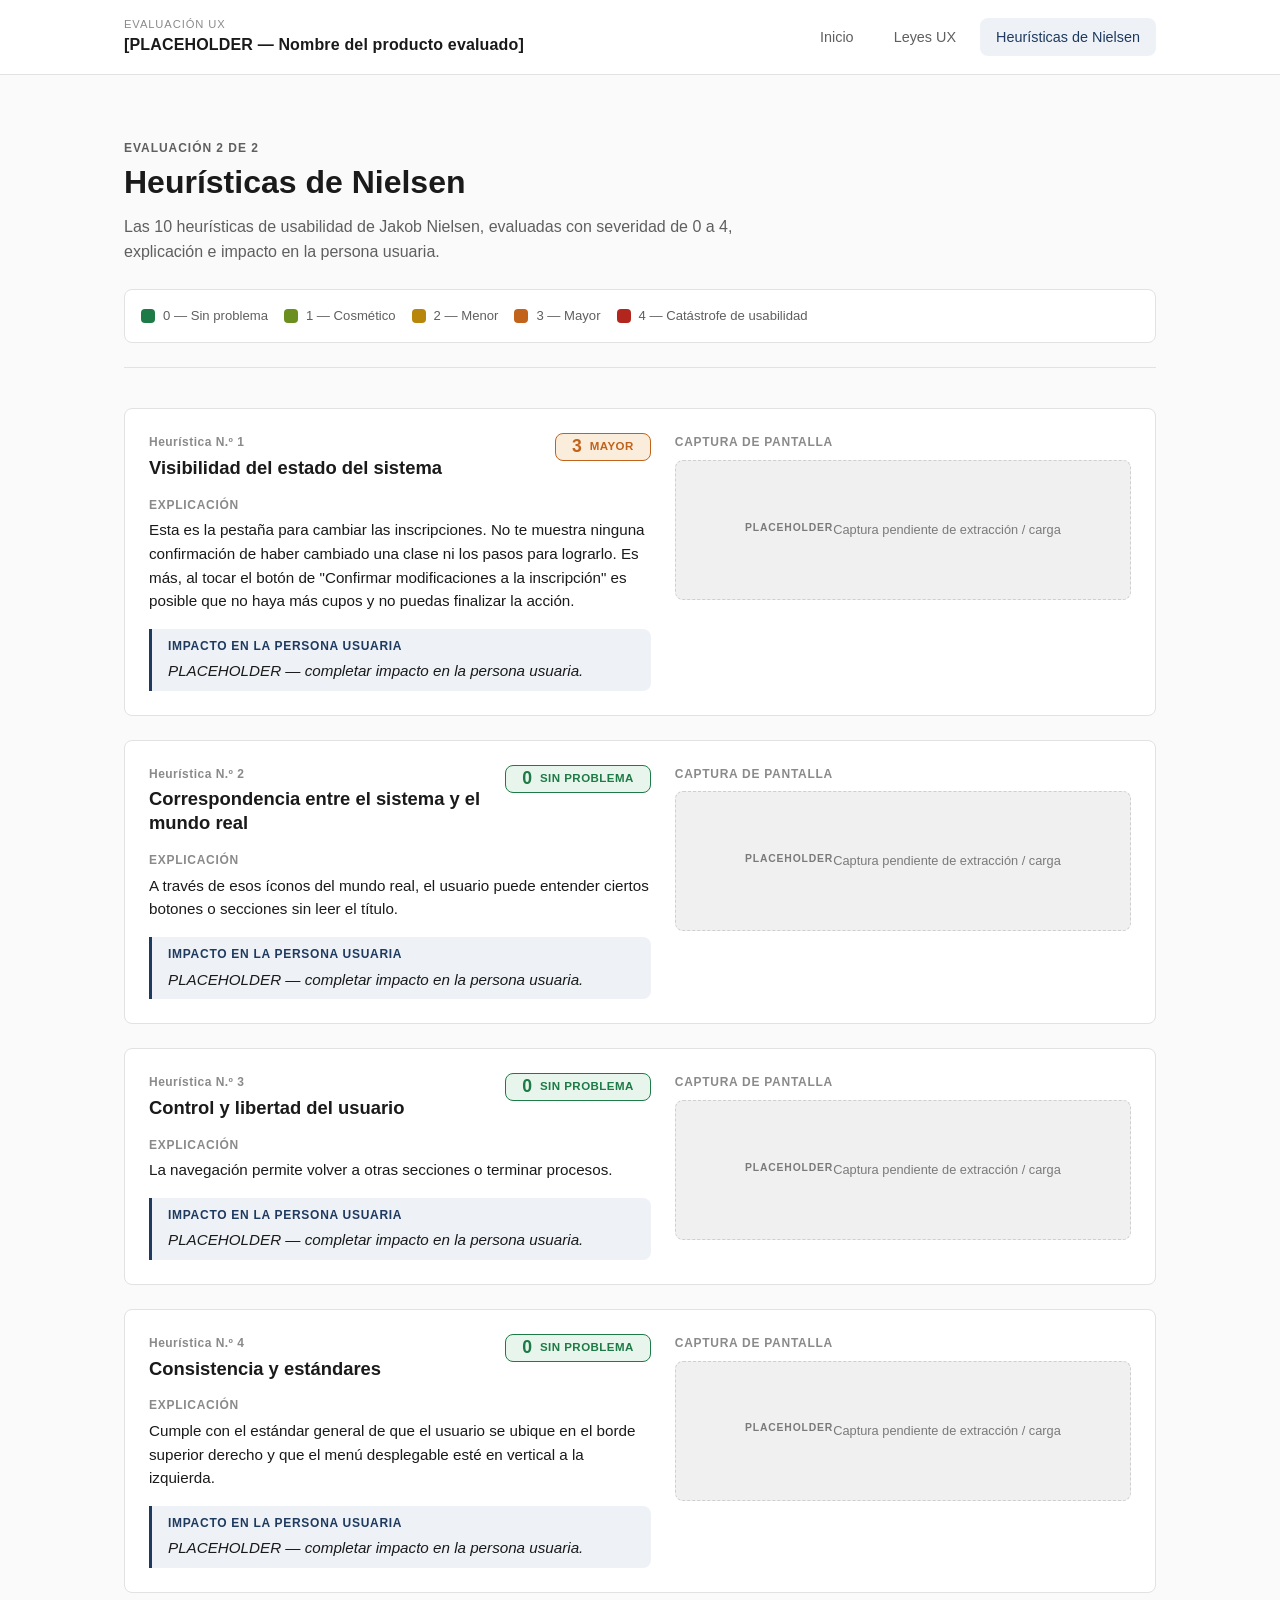
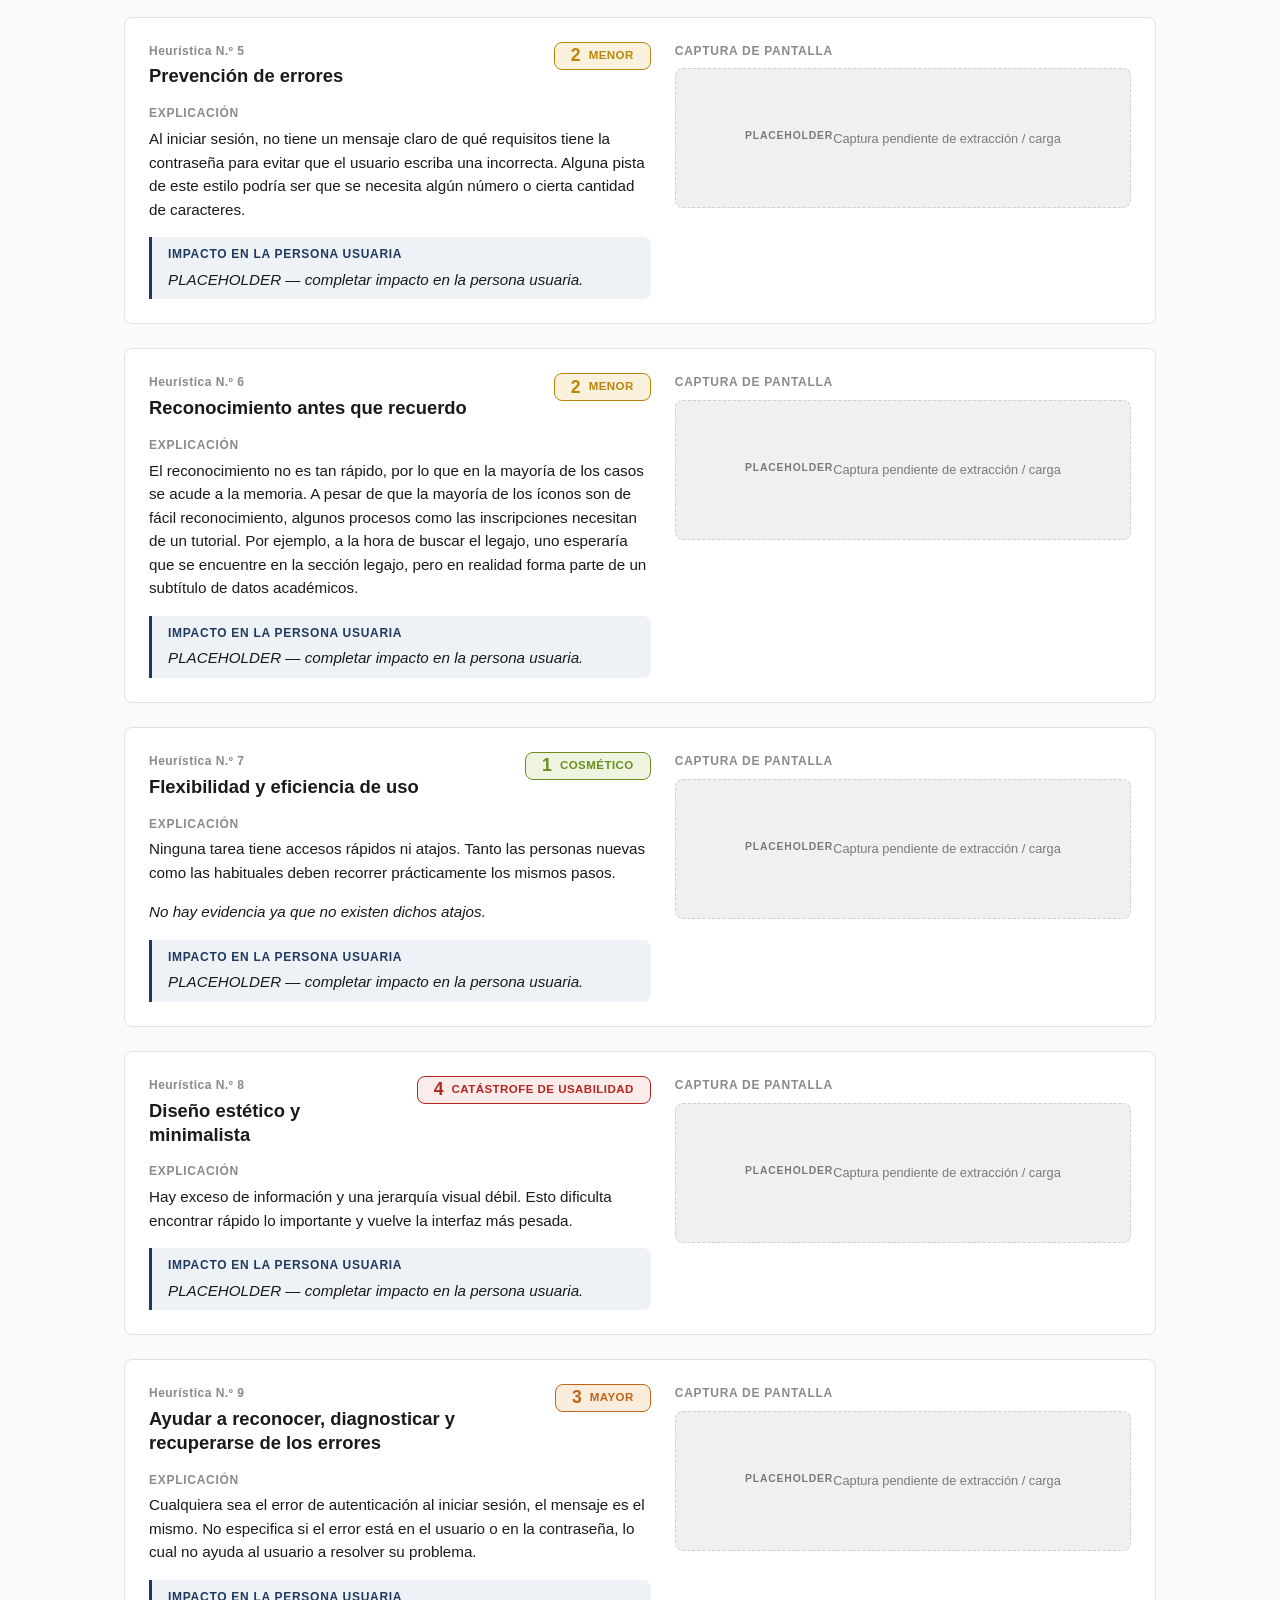
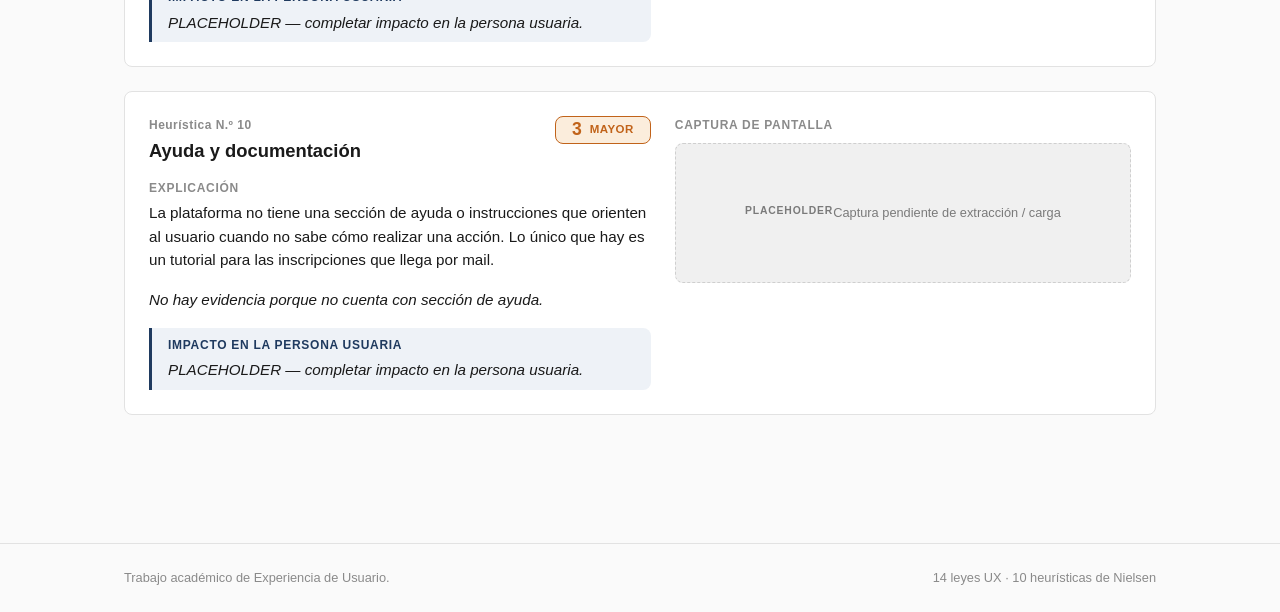
==== heuristicas-nielsen.html @ 95d74ec7 "Estructura inicial de la mini-web de evaluación UX Sitio estático (sin backend) con dos tableros nav" ====
<!doctype html>
<html lang="es">
<head>
  <meta charset="utf-8" />
  <meta name="viewport" content="width=device-width, initial-scale=1" />
  <title>Heurísticas de Nielsen — Evaluación UX</title>
  <link rel="stylesheet" href="assets/css/styles.css" />
</head>
<body>
  <header class="site-header" data-component="site-header"></header>

  <main>
    <div class="page-shell">
      <section class="section-header">
        <p class="section-header__eyebrow">Evaluación 2 de 2</p>
        <h1>Heurísticas de Nielsen</h1>
        <p>
          Las <span data-component="heuristicas-count">—</span> heurísticas
          de usabilidad de Jakob Nielsen, evaluadas con severidad de 0 a 4,
          explicación e impacto en la persona usuaria.
        </p>
        <div class="legend" data-component="severidad-legend"></div>
      </section>

      <section aria-label="Listado de heurísticas de Nielsen">
        <div class="card-grid" data-component="heuristicas-grid"></div>
      </section>
    </div>
  </main>

  <footer class="site-footer" data-component="site-footer"></footer>

  <script src="assets/js/data.js"></script>
  <script src="assets/js/render.js"></script>
  <script>
    renderHeader("heuristicas");
    renderFooter();
    renderHeuristicasPage();
  </script>
</body>
</html>
---- assets/css/styles.css ----
/* ============================================================
   Evaluación UX — Sistema de diseño
   Minimalista, académico-moderno, alto contraste de estado.
   ============================================================ */

:root {
  /* Paleta neutra */
  --color-bg: #fafafa;
  --color-surface: #ffffff;
  --color-border: #e2e2e2;
  --color-text: #1a1a1a;
  --color-text-muted: #5f5f5f;
  --color-text-faint: #8a8a8a;

  /* Acento */
  --color-accent: #1f3a5f;
  --color-accent-soft: #eef2f7;

  /* Estados: Leyes UX */
  --color-cumple: #1e7a46;
  --color-cumple-bg: #e7f5ec;
  --color-cumple-border: #a9d9bc;

  --color-rompe: #b3261e;
  --color-rompe-bg: #fbeceb;
  --color-rompe-border: #eab6b1;

  --color-parcial: #9a6b12;
  --color-parcial-bg: #fbf1de;
  --color-parcial-border: #e9cf9a;

  /* Severidad Nielsen 0–4 */
  --sev-0: #1e7a46;
  --sev-0-bg: #e7f5ec;
  --sev-1: #6a8f1f;
  --sev-1-bg: #eef4df;
  --sev-2: #b8860b;
  --sev-2-bg: #faf1dc;
  --sev-3: #c1631a;
  --sev-3-bg: #fbeddc;
  --sev-4: #b3261e;
  --sev-4-bg: #fbeceb;

  /* Placeholder */
  --color-placeholder-bg: #f0f0f0;
  --color-placeholder-border: #cfcfcf;
  --color-placeholder-text: #7a7a7a;

  --radius: 8px;
  --max-width: 1080px;
  --space-1: 4px;
  --space-2: 8px;
  --space-3: 16px;
  --space-4: 24px;
  --space-5: 40px;
  --space-6: 64px;
}

* {
  box-sizing: border-box;
}

html {
  -webkit-text-size-adjust: 100%;
}

body {
  margin: 0;
  font-family: -apple-system, BlinkMacSystemFont, "Segoe UI", Roboto, Helvetica, Arial, sans-serif;
  color: var(--color-text);
  background: var(--color-bg);
  line-height: 1.55;
  -webkit-font-smoothing: antialiased;
}

img {
  max-width: 100%;
  display: block;
}

a {
  color: var(--color-accent);
}

/* ---------- Layout ---------- */

.page-shell {
  max-width: var(--max-width);
  margin: 0 auto;
  padding: 0 var(--space-4);
}

.site-header {
  border-bottom: 1px solid var(--color-border);
  background: var(--color-surface);
}

.site-header__inner {
  max-width: var(--max-width);
  margin: 0 auto;
  padding: var(--space-3) var(--space-4);
  display: flex;
  align-items: center;
  justify-content: space-between;
  gap: var(--space-3);
  flex-wrap: wrap;
}

.brand {
  font-weight: 600;
  font-size: 1rem;
  letter-spacing: 0.01em;
  color: var(--color-text);
  text-decoration: none;
}

.brand__eyebrow {
  display: block;
  font-size: 0.7rem;
  font-weight: 500;
  text-transform: uppercase;
  letter-spacing: 0.08em;
  color: var(--color-text-faint);
}

.main-nav {
  display: flex;
  gap: var(--space-2);
}

.main-nav a {
  text-decoration: none;
  color: var(--color-text-muted);
  font-size: 0.9rem;
  font-weight: 500;
  padding: var(--space-2) var(--space-3);
  border-radius: var(--radius);
}

.main-nav a:hover {
  background: var(--color-accent-soft);
  color: var(--color-accent);
}

.main-nav a[aria-current="page"] {
  background: var(--color-accent-soft);
  color: var(--color-accent);
}

main {
  padding: var(--space-6) 0 var(--space-6);
}

.site-footer {
  border-top: 1px solid var(--color-border);
  padding: var(--space-4) 0;
  margin-top: var(--space-6);
}

.site-footer .page-shell {
  font-size: 0.8rem;
  color: var(--color-text-faint);
  display: flex;
  justify-content: space-between;
  flex-wrap: wrap;
  gap: var(--space-2);
}

/* ---------- Home / Hero ---------- */

.hero {
  padding-bottom: var(--space-5);
  border-bottom: 1px solid var(--color-border);
  margin-bottom: var(--space-6);
}

.hero__eyebrow {
  text-transform: uppercase;
  letter-spacing: 0.08em;
  font-size: 0.75rem;
  font-weight: 600;
  color: var(--color-accent);
  margin: 0 0 var(--space-2);
}

.hero h1 {
  font-size: clamp(1.75rem, 3vw, 2.5rem);
  margin: 0 0 var(--space-3);
  letter-spacing: -0.01em;
}

.hero__lede {
  max-width: 640px;
  color: var(--color-text-muted);
  font-size: 1.05rem;
  margin: 0 0 var(--space-5);
}

.entry-grid {
  display: grid;
  grid-template-columns: repeat(2, 1fr);
  gap: var(--space-4);
}

@media (max-width: 720px) {
  .entry-grid {
    grid-template-columns: 1fr;
  }
}

.entry-card {
  display: block;
  text-decoration: none;
  color: inherit;
  background: var(--color-surface);
  border: 1px solid var(--color-border);
  border-radius: var(--radius);
  padding: var(--space-5);
  transition: border-color 0.15s ease;
}

.entry-card:hover {
  border-color: var(--color-accent);
}

.entry-card__count {
  font-size: 0.75rem;
  font-weight: 600;
  text-transform: uppercase;
  letter-spacing: 0.06em;
  color: var(--color-text-faint);
  margin: 0 0 var(--space-2);
}

.entry-card h2 {
  margin: 0 0 var(--space-2);
  font-size: 1.35rem;
}

.entry-card p {
  margin: 0;
  color: var(--color-text-muted);
  font-size: 0.95rem;
}

.entry-card__arrow {
  display: inline-block;
  margin-top: var(--space-3);
  font-size: 0.85rem;
  font-weight: 600;
  color: var(--color-accent);
}

/* ---------- Section header (list pages) ---------- */

.section-header {
  margin-bottom: var(--space-5);
  padding-bottom: var(--space-4);
  border-bottom: 1px solid var(--color-border);
}

.section-header__eyebrow {
  text-transform: uppercase;
  letter-spacing: 0.08em;
  font-size: 0.75rem;
  font-weight: 600;
  color: var(--color-accent);
  margin: 0 0 var(--space-2);
}

.section-header h1 {
  margin: 0 0 var(--space-2);
  font-size: clamp(1.5rem, 2.5vw, 2rem);
}

.section-header p {
  color: var(--color-text-muted);
  max-width: 640px;
  margin: 0;
}

/* ---------- Legend ---------- */

.legend {
  display: flex;
  flex-wrap: wrap;
  gap: var(--space-3);
  margin-top: var(--space-4);
  padding: var(--space-3);
  background: var(--color-surface);
  border: 1px solid var(--color-border);
  border-radius: var(--radius);
}

.legend__item {
  display: flex;
  align-items: center;
  gap: var(--space-2);
  font-size: 0.82rem;
  color: var(--color-text-muted);
}

.legend__swatch {
  width: 14px;
  height: 14px;
  border-radius: 4px;
  flex-shrink: 0;
}

/* ---------- Cards grid ---------- */

.card-grid {
  display: grid;
  grid-template-columns: 1fr;
  gap: var(--space-4);
}

.eval-card {
  background: var(--color-surface);
  border: 1px solid var(--color-border);
  border-radius: var(--radius);
  padding: var(--space-4);
  display: grid;
  grid-template-columns: minmax(0, 1.1fr) minmax(0, 1fr);
  gap: var(--space-4);
}

@media (max-width: 780px) {
  .eval-card {
    grid-template-columns: 1fr;
  }
}

.eval-card__main {
  display: flex;
  flex-direction: column;
  gap: var(--space-3);
  min-width: 0;
}

.eval-card__header {
  display: flex;
  align-items: flex-start;
  justify-content: space-between;
  gap: var(--space-3);
}

.eval-card__title-group {
  min-width: 0;
}

.eval-card__number {
  font-size: 0.75rem;
  font-weight: 600;
  color: var(--color-text-faint);
  letter-spacing: 0.04em;
  margin: 0 0 var(--space-1);
}

.eval-card__title {
  margin: 0;
  font-size: 1.15rem;
  line-height: 1.3;
}

.eval-card__body h3 {
  font-size: 0.75rem;
  text-transform: uppercase;
  letter-spacing: 0.06em;
  color: var(--color-text-faint);
  margin: 0 0 var(--space-1);
}

.eval-card__body p {
  margin: 0 0 var(--space-3);
  color: var(--color-text);
  font-size: 0.95rem;
}

.eval-card__body p:last-child {
  margin-bottom: 0;
}

.eval-card__media {
  min-width: 0;
}

.eval-card__media h3 {
  font-size: 0.75rem;
  text-transform: uppercase;
  letter-spacing: 0.06em;
  color: var(--color-text-faint);
  margin: 0 0 var(--space-2);
}

/* ---------- Estado badge (Cumple / Rompe / Parcial) ---------- */

.badge {
  display: inline-flex;
  align-items: center;
  gap: var(--space-1);
  padding: var(--space-1) var(--space-2);
  border-radius: 999px;
  font-size: 0.75rem;
  font-weight: 700;
  text-transform: uppercase;
  letter-spacing: 0.04em;
  border: 1px solid transparent;
  white-space: nowrap;
}

.badge--cumple {
  color: var(--color-cumple);
  background: var(--color-cumple-bg);
  border-color: var(--color-cumple-border);
}

.badge--rompe {
  color: var(--color-rompe);
  background: var(--color-rompe-bg);
  border-color: var(--color-rompe-border);
}

.badge--parcial {
  color: var(--color-parcial);
  background: var(--color-parcial-bg);
  border-color: var(--color-parcial-border);
}

.badge__icon {
  font-size: 0.85em;
  line-height: 1;
}

/* ---------- Severidad badge (Nielsen 0–4) ---------- */

.severity {
  display: inline-flex;
  align-items: center;
  gap: var(--space-2);
  padding: var(--space-1) var(--space-3);
  border-radius: var(--radius);
  font-weight: 700;
  border: 1px solid transparent;
  white-space: nowrap;
}

.severity__value {
  font-size: 1.1rem;
  line-height: 1;
}

.severity__label {
  font-size: 0.72rem;
  text-transform: uppercase;
  letter-spacing: 0.04em;
  font-weight: 700;
}

.severity--0 { color: var(--sev-0); background: var(--sev-0-bg); border-color: var(--sev-0); }
.severity--1 { color: var(--sev-1); background: var(--sev-1-bg); border-color: var(--sev-1); }
.severity--2 { color: var(--sev-2); background: var(--sev-2-bg); border-color: var(--sev-2); }
.severity--3 { color: var(--sev-3); background: var(--sev-3-bg); border-color: var(--sev-3); }
.severity--4 { color: var(--sev-4); background: var(--sev-4-bg); border-color: var(--sev-4); }

/* ---------- Impacto ---------- */

.impact {
  border-left: 3px solid var(--color-accent);
  padding: var(--space-2) var(--space-3);
  background: var(--color-accent-soft);
  border-radius: 0 var(--radius) var(--radius) 0;
}

.impact h3 {
  color: var(--color-accent);
}

/* ---------- Placeholder (captura / contenido pendiente) ---------- */

.placeholder-box {
  border: 1px dashed var(--color-placeholder-border);
  background: var(--color-placeholder-bg);
  color: var(--color-placeholder-text);
  border-radius: var(--radius);
  padding: var(--space-4);
  font-size: 0.8rem;
  text-align: center;
  min-height: 140px;
  display: flex;
  align-items: center;
  justify-content: center;
}

.placeholder-box--tag::before {
  content: "PLACEHOLDER";
  display: block;
  font-size: 0.65rem;
  font-weight: 700;
  letter-spacing: 0.08em;
  color: var(--color-placeholder-text);
  margin-bottom: var(--space-1);
}

.placeholder-text {
  color: var(--color-placeholder-text);
  font-style: italic;
}

.screenshot-frame {
  border: 1px solid var(--color-border);
  border-radius: var(--radius);
  overflow: hidden;
  background: var(--color-surface);
}

.screenshot-frame img {
  width: 100%;
  height: auto;
}

/* ---------- Utility ---------- */

.visually-hidden {
  position: absolute;
  width: 1px;
  height: 1px;
  overflow: hidden;
  clip: rect(0 0 0 0);
  white-space: nowrap;
}

.notice {
  background: var(--color-accent-soft);
  border: 1px solid var(--color-border);
  border-radius: var(--radius);
  padding: var(--space-3) var(--space-4);
  font-size: 0.85rem;
  color: var(--color-text-muted);
  margin-bottom: var(--space-5);
}
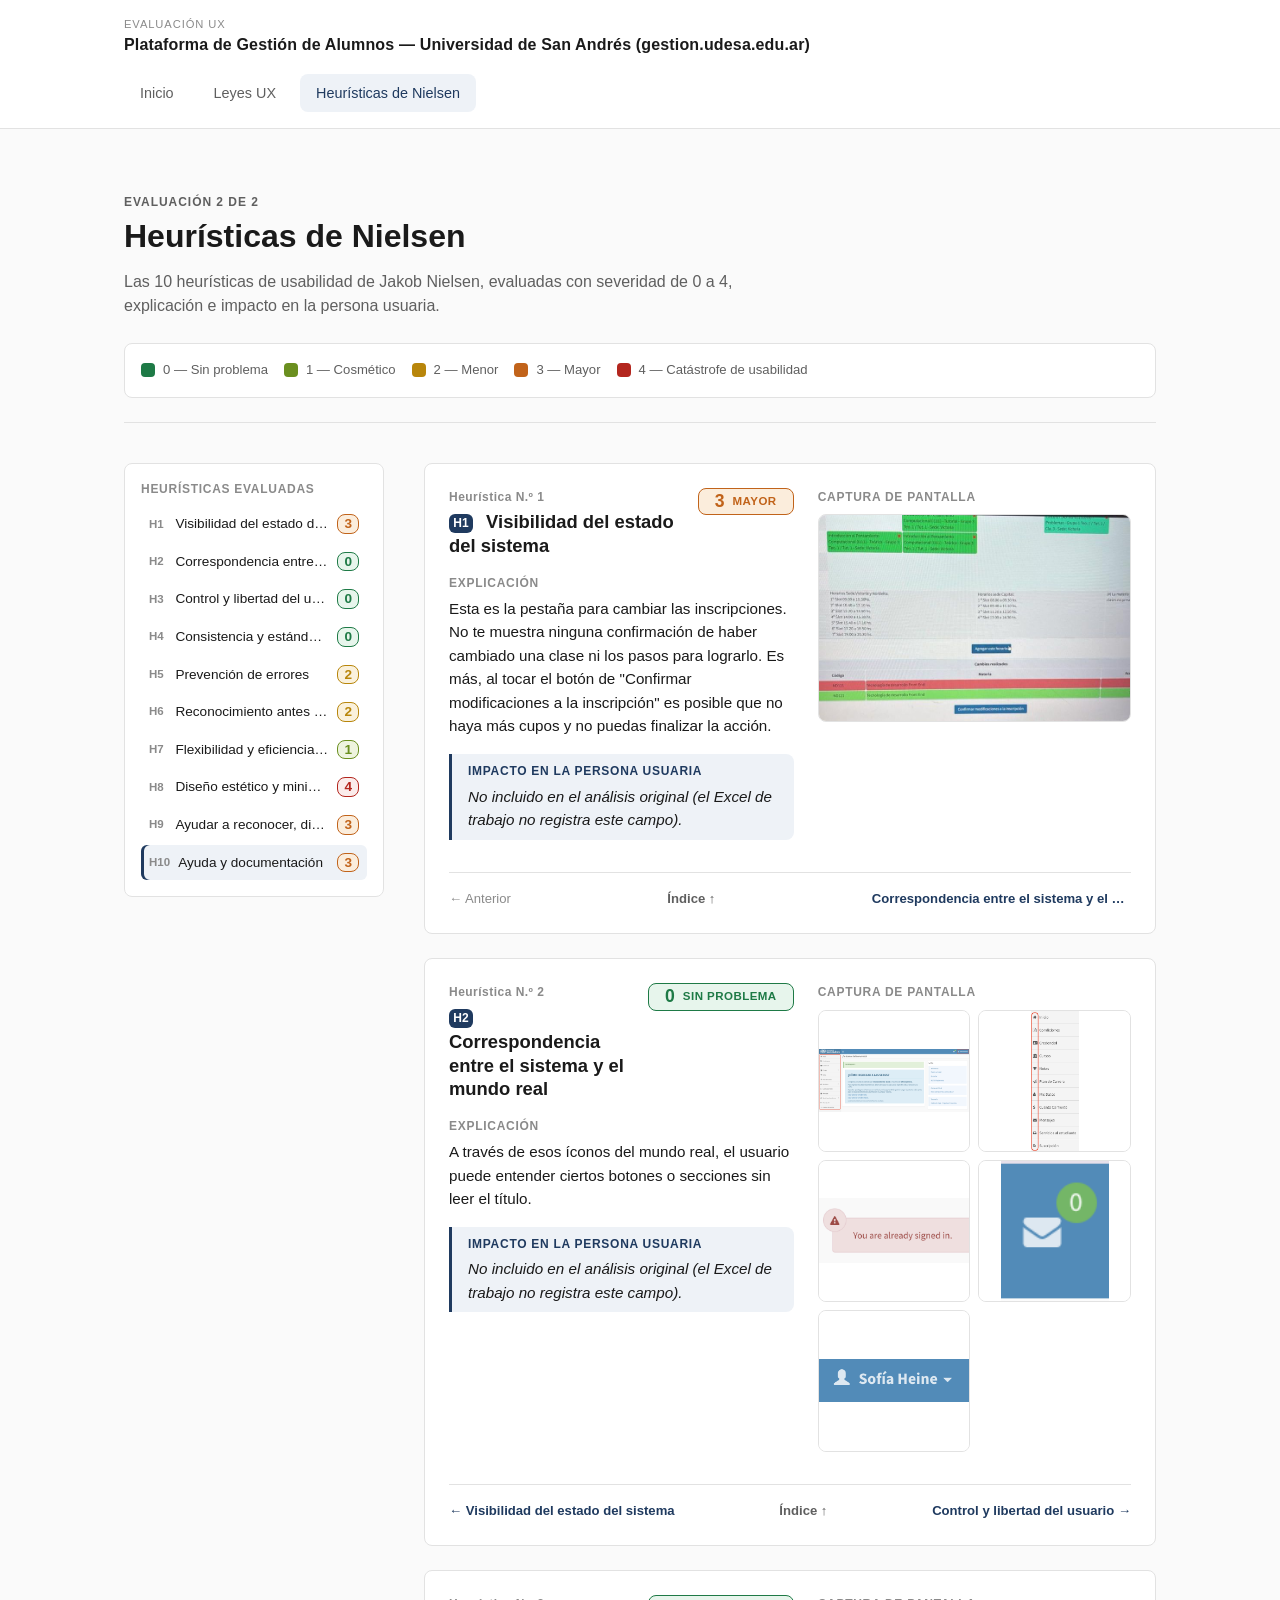
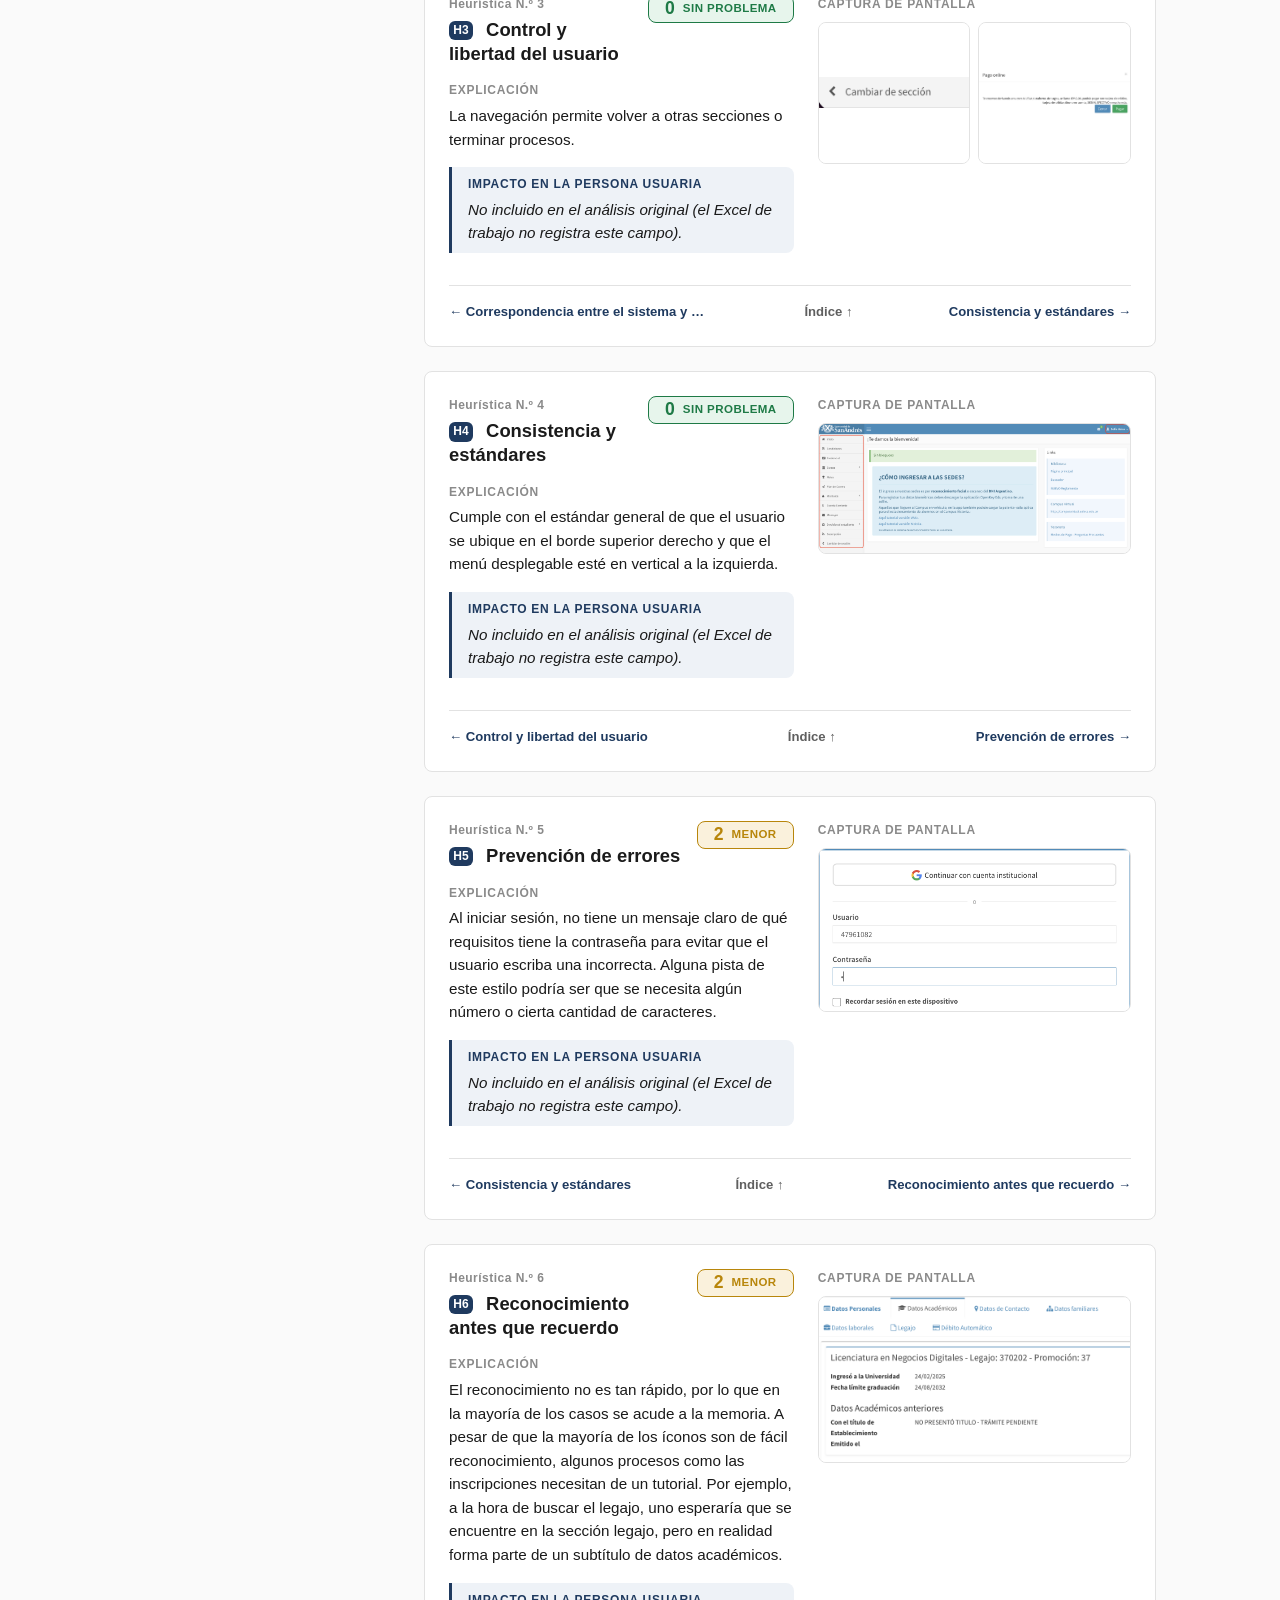
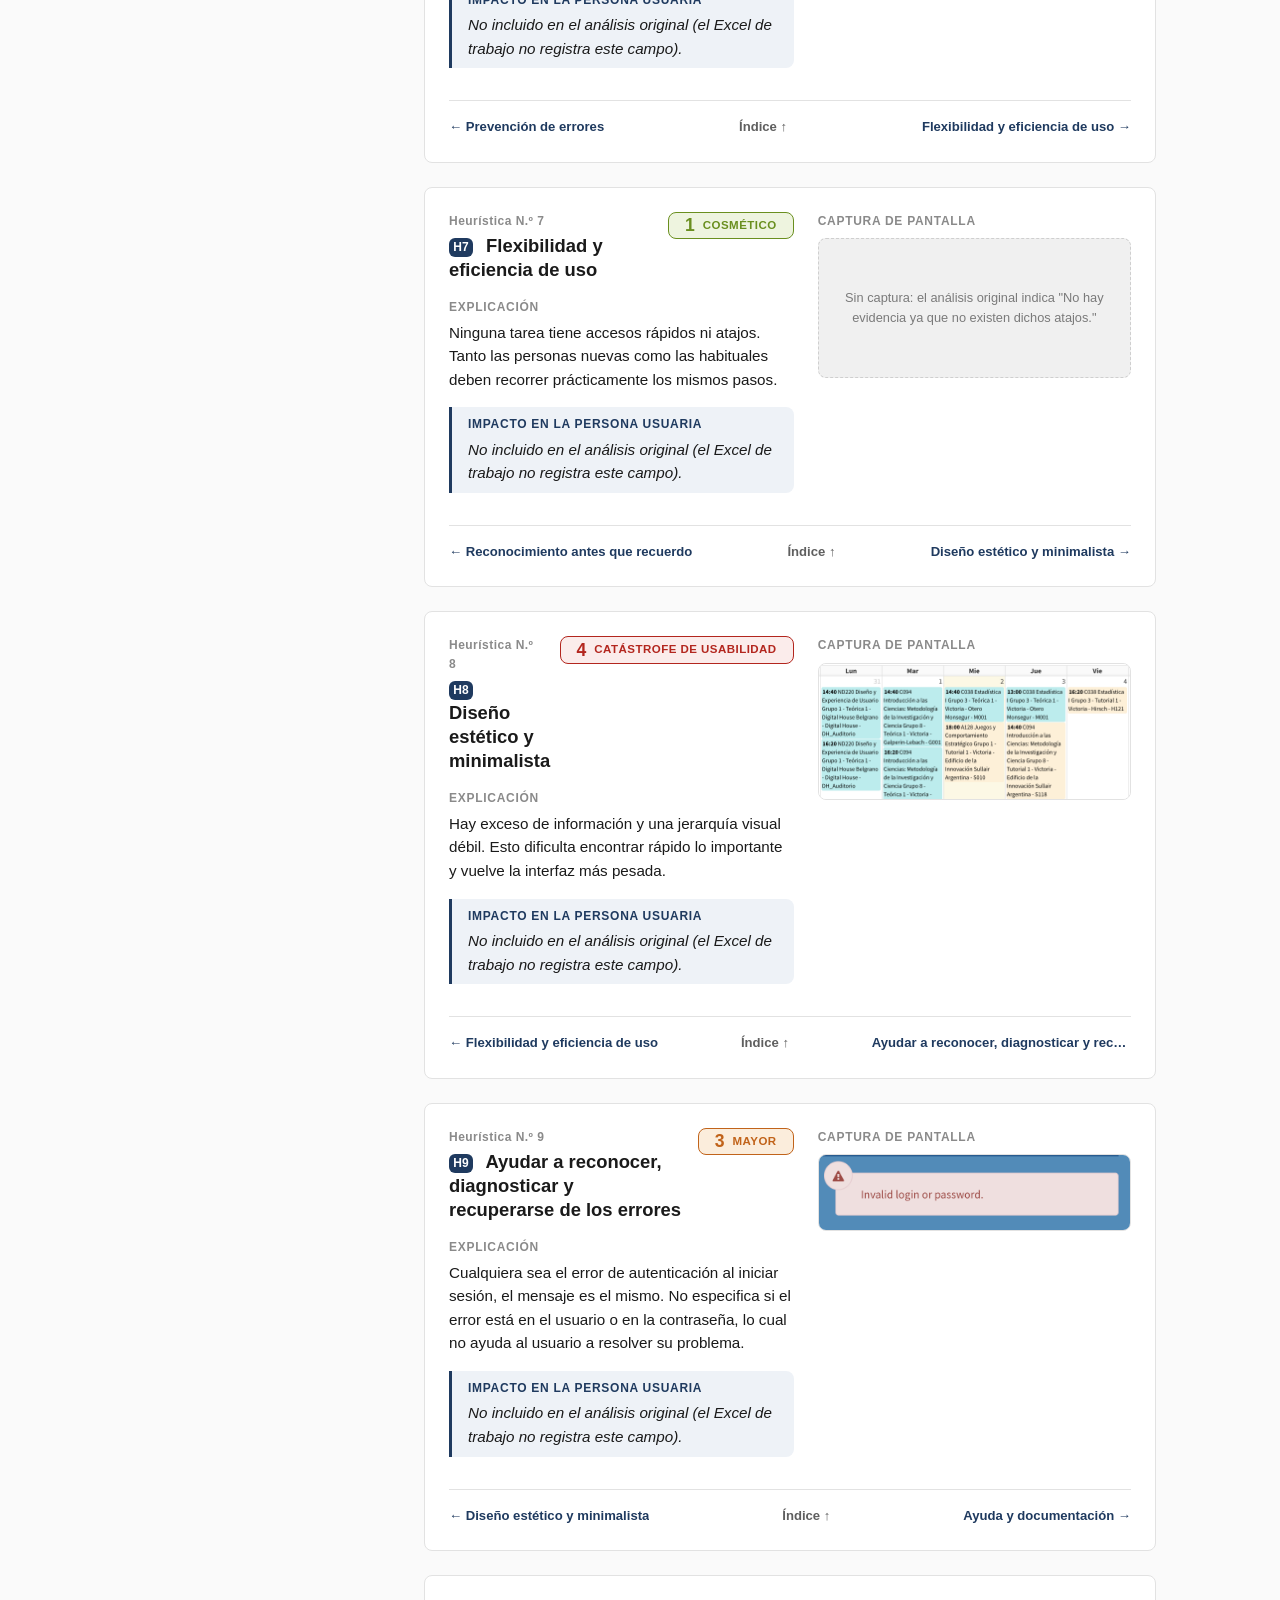
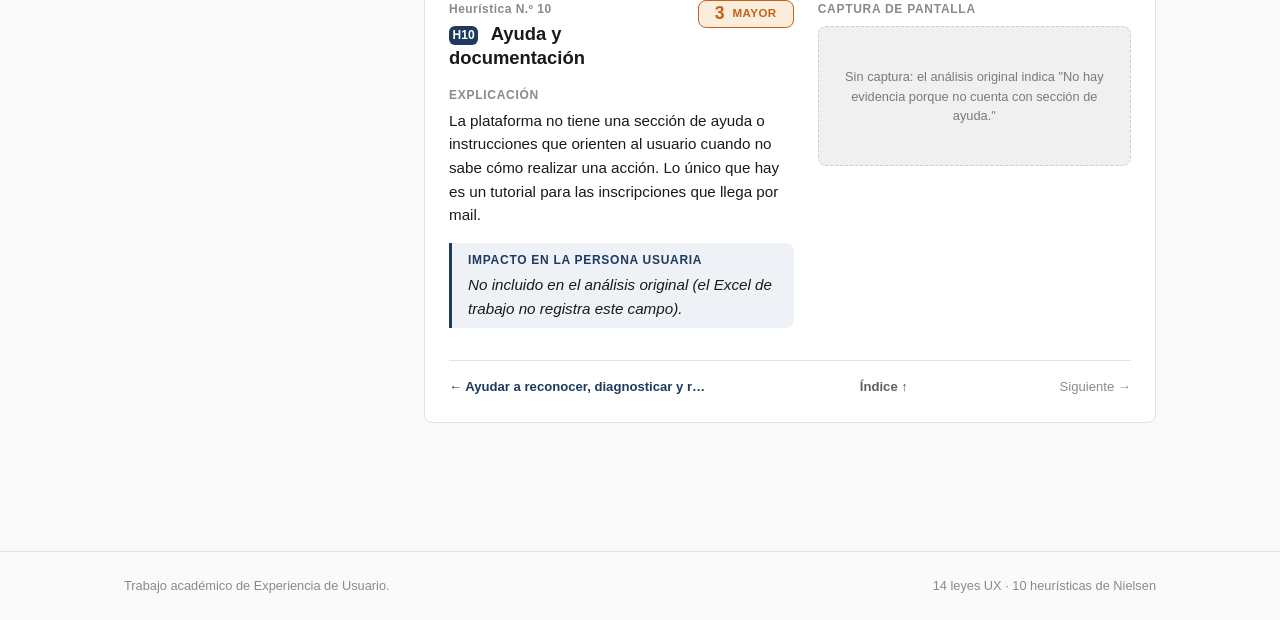
==== commit 853eca66: "Mejorar navegacion y jerarquia visual del tablero (sin tocar el analisis) - Indice lateral navegable" ====
--- a/heuristicas-nielsen.html
+++ b/heuristicas-nielsen.html
@@ -22,9 +22,13 @@
         <div class="legend" data-component="severidad-legend"></div>
       </section>
 
-      <section aria-label="Listado de heurísticas de Nielsen">
-        <div class="card-grid" data-component="heuristicas-grid"></div>
-      </section>
+      <div class="eval-layout">
+        <nav class="eval-index" aria-label="Índice de heurísticas de Nielsen" data-component="heuristicas-index"></nav>
+
+        <section aria-label="Listado de heurísticas de Nielsen">
+          <div class="card-grid" data-component="heuristicas-grid"></div>
+        </section>
+      </div>
     </div>
   </main>
 
--- a/assets/css/styles.css
+++ b/assets/css/styles.css
@@ -519,6 +519,19 @@
   height: auto;
 }
 
+/* Galería: cuando una evaluación tiene más de una captura real. */
+.screenshot-gallery {
+  display: grid;
+  grid-template-columns: repeat(auto-fit, minmax(120px, 1fr));
+  gap: var(--space-2);
+}
+
+.screenshot-gallery .screenshot-frame img {
+  height: 140px;
+  object-fit: contain;
+  background: var(--color-surface);
+}
+
 /* ---------- Utility ---------- */
 
 .visually-hidden {
@@ -539,3 +552,182 @@
   color: var(--color-text-muted);
   margin-bottom: var(--space-5);
 }
+
+/* ============================================================
+   Navegación de evaluación: índice lateral + scrollspy + nav
+   anterior/siguiente entre tarjetas (agregado sin tocar datos).
+   ============================================================ */
+
+html {
+  scroll-behavior: smooth;
+}
+
+/* Compensa el header sticky/los anchors para que el título no quede tapado */
+.eval-card {
+  scroll-margin-top: 88px;
+}
+
+.eval-layout {
+  display: grid;
+  grid-template-columns: 260px minmax(0, 1fr);
+  gap: var(--space-5);
+  align-items: start;
+}
+
+@media (max-width: 900px) {
+  .eval-layout {
+    grid-template-columns: 1fr;
+  }
+}
+
+.eval-index {
+  position: sticky;
+  top: var(--space-4);
+  background: var(--color-surface);
+  border: 1px solid var(--color-border);
+  border-radius: var(--radius);
+  padding: var(--space-3);
+  max-height: calc(100vh - var(--space-6));
+  overflow-y: auto;
+}
+
+@media (max-width: 900px) {
+  .eval-index {
+    position: static;
+    max-height: 260px;
+  }
+}
+
+.eval-index__title {
+  margin: 0 0 var(--space-2);
+  font-size: 0.75rem;
+  font-weight: 700;
+  text-transform: uppercase;
+  letter-spacing: 0.06em;
+  color: var(--color-text-faint);
+}
+
+.eval-index__list {
+  list-style: none;
+  margin: 0;
+  padding: 0;
+  display: flex;
+  flex-direction: column;
+  gap: 2px;
+}
+
+.eval-index__list a {
+  display: flex;
+  align-items: center;
+  gap: var(--space-2);
+  text-decoration: none;
+  color: var(--color-text);
+  padding: var(--space-2);
+  border-radius: 6px;
+  font-size: 0.85rem;
+  line-height: 1.3;
+}
+
+.eval-index__list a:hover {
+  background: var(--color-accent-soft);
+}
+
+.eval-index__list a[aria-current="true"] {
+  background: var(--color-accent-soft);
+  box-shadow: inset 3px 0 0 var(--color-accent);
+}
+
+.eval-index__num {
+  flex-shrink: 0;
+  font-variant-numeric: tabular-nums;
+  font-weight: 700;
+  font-size: 0.72rem;
+  color: var(--color-text-faint);
+  min-width: 1.6em;
+}
+
+.eval-index__name {
+  flex: 1 1 auto;
+  min-width: 0;
+  overflow: hidden;
+  text-overflow: ellipsis;
+  white-space: nowrap;
+}
+
+/* Variantes compactas de los badges, para usar dentro del índice */
+.badge--sm {
+  padding: 2px 6px;
+  font-size: 0.62rem;
+  flex-shrink: 0;
+}
+
+.severity--sm {
+  padding: 2px 6px;
+  gap: 4px;
+  flex-shrink: 0;
+}
+
+.severity--sm .severity__value {
+  font-size: 0.85rem;
+}
+
+.severity--sm .severity__label {
+  display: none;
+}
+
+/* Monograma H1..H10 dentro del título de cada heurística */
+.eval-card__monogram {
+  display: inline-flex;
+  align-items: center;
+  justify-content: center;
+  min-width: 2em;
+  height: 1.6em;
+  padding: 0 0.3em;
+  margin-right: var(--space-2);
+  border-radius: 6px;
+  background: var(--color-accent);
+  color: #fff;
+  font-size: 0.75rem;
+  font-weight: 700;
+  vertical-align: middle;
+}
+
+/* Navegación anterior / siguiente al pie de cada tarjeta */
+.card-nav {
+  grid-column: 1 / -1;
+  display: flex;
+  align-items: center;
+  justify-content: space-between;
+  gap: var(--space-3);
+  margin-top: var(--space-2);
+  padding-top: var(--space-3);
+  border-top: 1px solid var(--color-border);
+  font-size: 0.82rem;
+}
+
+.card-nav__link {
+  text-decoration: none;
+  color: var(--color-accent);
+  font-weight: 600;
+  max-width: 38%;
+  overflow: hidden;
+  text-overflow: ellipsis;
+  white-space: nowrap;
+}
+
+.card-nav__link--disabled {
+  color: var(--color-text-faint);
+  font-weight: 500;
+}
+
+.card-nav__index {
+  text-decoration: none;
+  color: var(--color-text-muted);
+  font-weight: 600;
+  flex-shrink: 0;
+}
+
+.card-nav__index:hover,
+.card-nav__link:not(.card-nav__link--disabled):hover {
+  text-decoration: underline;
+}
